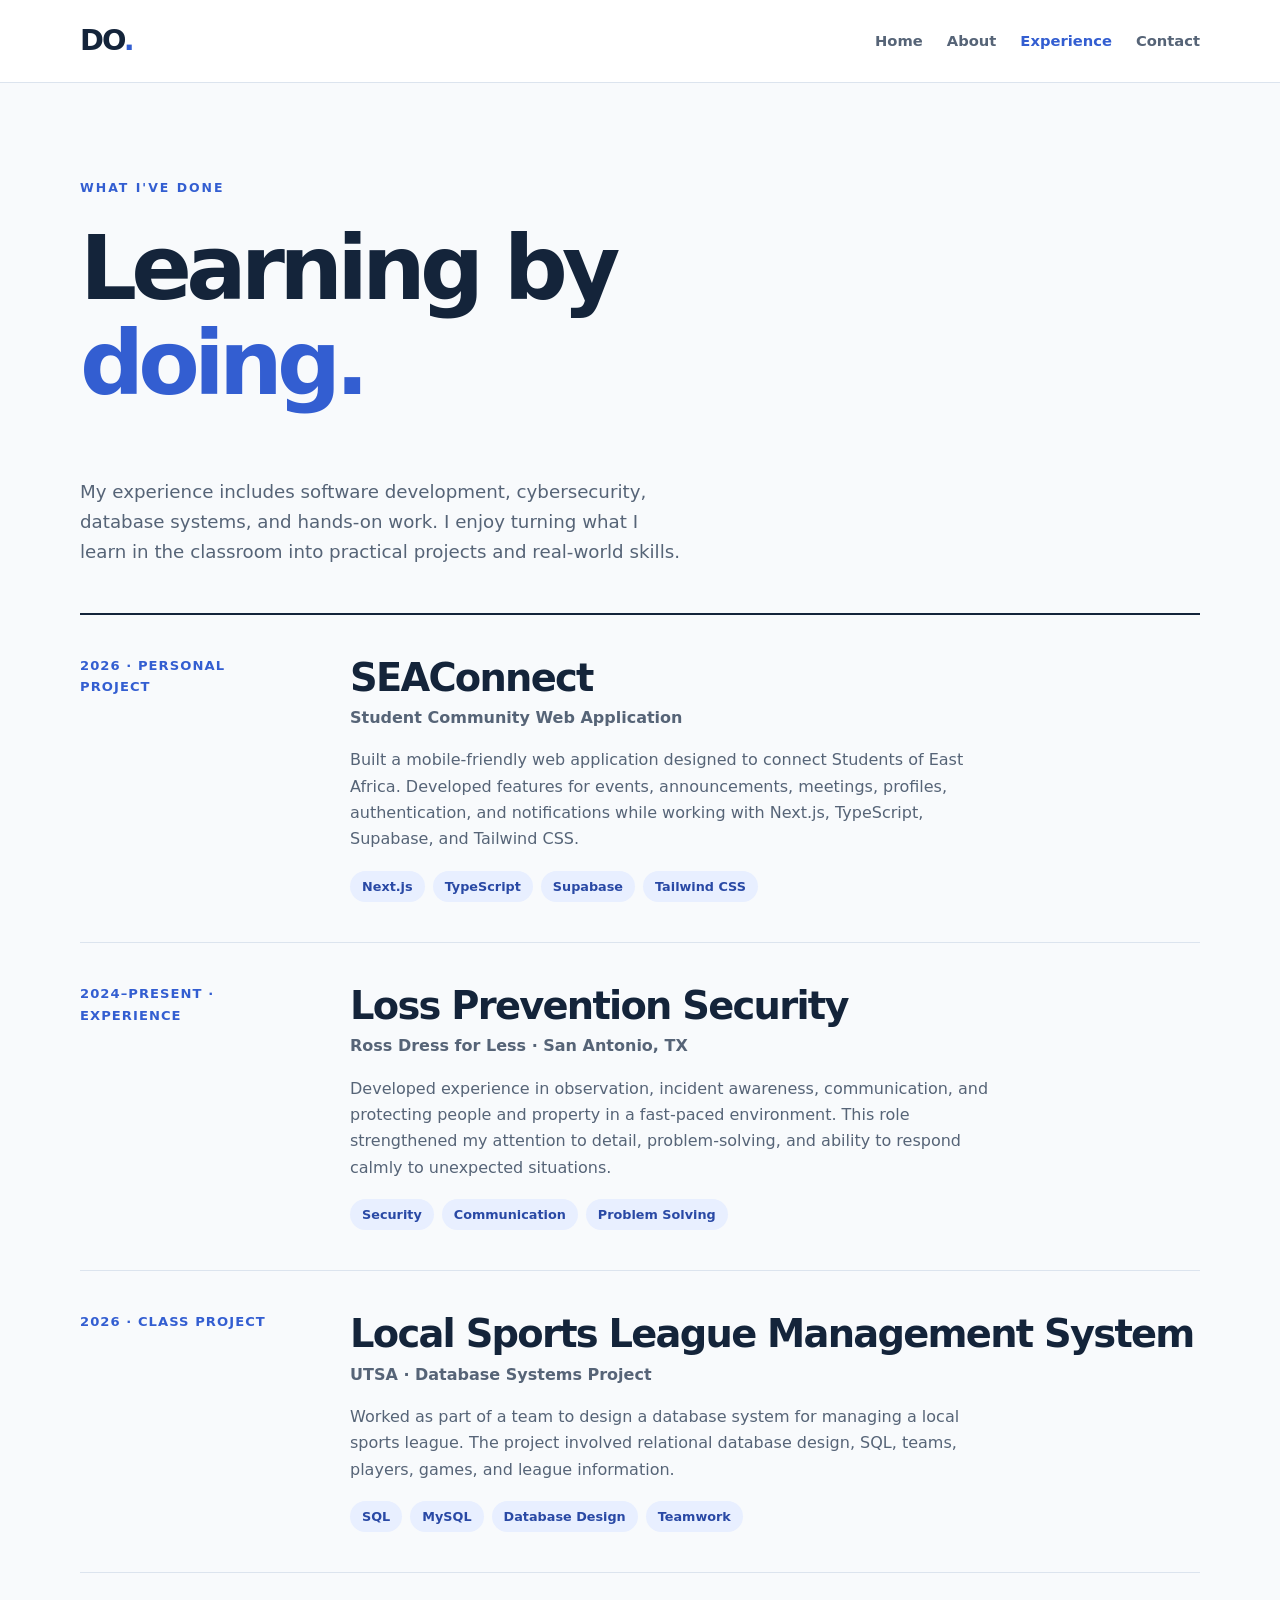
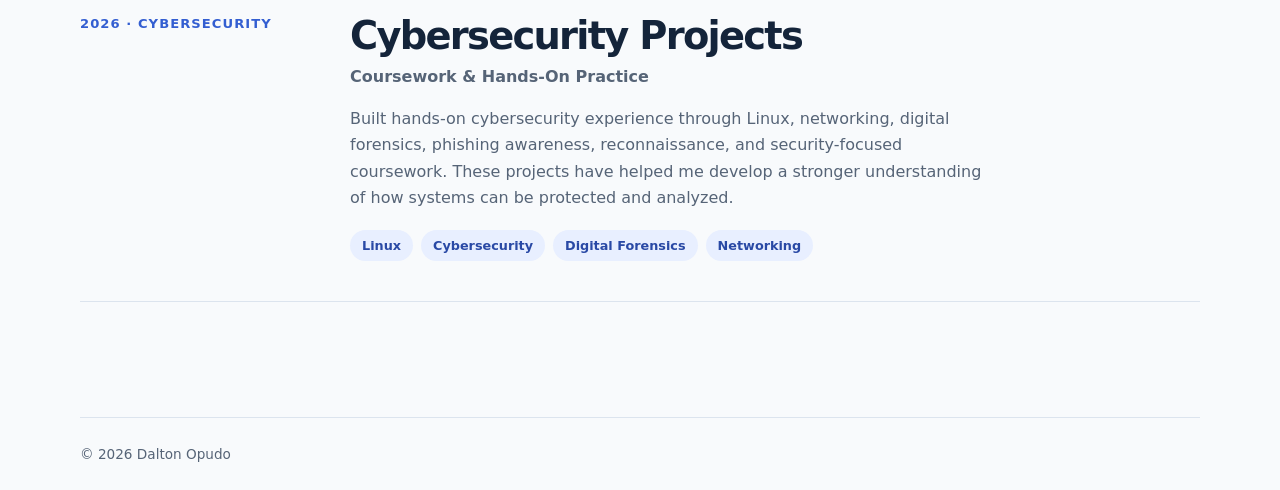
==== experience.html @ 81c36d34 "personal web" ====
<!doctype html>
<html lang="en">

<head>
  <meta charset="UTF-8">
  <meta name="viewport" content="width=device-width, initial-scale=1">

  <title>Experience | Dalton Opudo</title>

  <link rel="stylesheet" href="style.css">
</head>

<body>

<header class="site-header">
  <nav class="nav container" aria-label="Main navigation">

    <a class="brand" href="index.html">
      DO<span>.</span>
    </a>

    <div class="nav-links">
      <a href="index.html">Home</a>
      <a href="about.html">About</a>
      <a href="experience.html" aria-current="page">Experience</a>
      <a href="contact.html">Contact</a>
    </div>

  </nav>
</header>


<main class="container inner">

  <p class="eyebrow">
    WHAT I'VE DONE
  </p>

  <h1 class="page-title">
    Learning by <em>doing.</em>
  </h1>

  <p class="lead narrow">
    My experience includes software development, cybersecurity,
    database systems, and hands-on work. I enjoy turning what I
    learn in the classroom into practical projects and real-world skills.
  </p>


  <div class="timeline">

    <!-- SEAConnect Project -->

    <article class="entry">

      <div class="entry-meta">
        2026 · PERSONAL PROJECT
      </div>

      <div>

        <h2>
          SEAConnect
        </h2>

        <p class="entry-sub">
          Student Community Web Application
        </p>

        <p>
          Built a mobile-friendly web application designed to connect
          Students of East Africa. Developed features for events,
          announcements, meetings, profiles, authentication, and
          notifications while working with Next.js, TypeScript,
          Supabase, and Tailwind CSS.
        </p>

        <div class="chips">
          <span>Next.js</span>
          <span>TypeScript</span>
          <span>Supabase</span>
          <span>Tailwind CSS</span>
        </div>

      </div>

    </article>


    <!-- Cybersecurity Experience -->

    <article class="entry">

      <div class="entry-meta">
        2024–PRESENT · EXPERIENCE
      </div>

      <div>

        <h2>
          Loss Prevention Security
        </h2>

        <p class="entry-sub">
          Ross Dress for Less · San Antonio, TX
        </p>

        <p>
          Developed experience in observation, incident awareness,
          communication, and protecting people and property in a
          fast-paced environment. This role strengthened my attention
          to detail, problem-solving, and ability to respond calmly
          to unexpected situations.
        </p>

        <div class="chips">
          <span>Security</span>
          <span>Communication</span>
          <span>Problem Solving</span>
        </div>

      </div>

    </article>


    <!-- Database Project -->

    <article class="entry">

      <div class="entry-meta">
        2026 · CLASS PROJECT
      </div>

      <div>

        <h2>
          Local Sports League Management System
        </h2>

        <p class="entry-sub">
          UTSA · Database Systems Project
        </p>

        <p>
          Worked as part of a team to design a database system for
          managing a local sports league. The project involved
          relational database design, SQL, teams, players, games,
          and league information.
        </p>

        <div class="chips">
          <span>SQL</span>
          <span>MySQL</span>
          <span>Database Design</span>
          <span>Teamwork</span>
        </div>

      </div>

    </article>


    <!-- Cybersecurity / Linux Experience -->

    <article class="entry">

      <div class="entry-meta">
        2026 · CYBERSECURITY
      </div>

      <div>

        <h2>
          Cybersecurity Projects
        </h2>

        <p class="entry-sub">
          Coursework &amp; Hands-On Practice
        </p>

        <p>
          Built hands-on cybersecurity experience through Linux,
          networking, digital forensics, phishing awareness,
          reconnaissance, and security-focused coursework.
          These projects have helped me develop a stronger
          understanding of how systems can be protected and analyzed.
        </p>

        <div class="chips">
          <span>Linux</span>
          <span>Cybersecurity</span>
          <span>Digital Forensics</span>
          <span>Networking</span>
        </div>

      </div>

    </article>

  </div>

</main>


<footer class="site-footer container">

    <span>
      © 2026 Dalton Opudo
    </span>

</footer>

</body>

</html>
---- style.css ----
/* STUDENT STARTER STYLES — optional: change colors below to personalize your site. */
:root { --navy:#14243a; --blue:#335ed1; --mint:#baf1df; --paper:#f8fafc; --muted:#566477; --line:#dce4ee; --white:#fff; }
* { box-sizing:border-box; } html { scroll-behavior:smooth; } body { margin:0; background:var(--paper); color:var(--navy); font-family:Inter,ui-sans-serif,system-ui,-apple-system,"Segoe UI",sans-serif; line-height:1.65; }
a { color:inherit; } .container { width:min(1120px,88%); margin:auto; }
.site-header { background:#fff; border-bottom:1px solid var(--line); } .nav { min-height:82px; display:flex; align-items:center; justify-content:space-between; gap:25px; } .brand { font-size:1.8rem; font-weight:900; letter-spacing:-.07em; text-decoration:none; } .brand span { color:var(--blue); } .nav-links { display:flex; flex-wrap:wrap; gap:24px; } .nav-links a { text-decoration:none; color:var(--muted); font-size:.92rem; font-weight:650; } .nav-links a:hover,.nav-links a[aria-current] { color:var(--blue); }
.eyebrow { font-size:.78rem; letter-spacing:.16em; font-weight:800; color:var(--blue); margin:0 0 22px; } h1,h2,h3,p { margin-top:0; } h1 { letter-spacing:-.065em; line-height:1.07; } h1 em { color:var(--blue); font-style:normal; } h2 { font-size:clamp(1.8rem,3vw,2.6rem); line-height:1.18; letter-spacing:-.045em; } .lead { color:var(--muted); font-size:1.14rem; max-width:610px; } .narrow { margin-bottom:45px; }
.hero { min-height:680px; display:grid; grid-template-columns:1.1fr .9fr; align-items:center; gap:65px; padding-block:85px; } .hero h1 { font-size:clamp(3.1rem,5.6vw,5.3rem); } .hero .lead { margin:28px 0 34px; } .actions { display:flex; gap:12px; flex-wrap:wrap; } .btn { display:inline-flex; align-items:center; gap:16px; padding:13px 21px; text-decoration:none; border-radius:9px; font-weight:750; } .primary { background:var(--blue); color:white; } .outline { border:1px solid var(--line); background:white; }
.hero-visual { min-height:480px; background:var(--mint); border-radius:24px; padding:24px; display:flex; flex-direction:column; justify-content:space-between; box-shadow:20px 20px 0 #e5edf6; } .visual-top { font-size:.76rem; font-weight:850; letter-spacing:.13em; display:flex; justify-content:space-between; } .visual-top span { font-size:1.7rem; line-height:1; } .visual-center { display:grid; place-items:center; } .portrait-placeholder { width:min(78%,280px); aspect-ratio:1; border:2px dashed #498b7e; border-radius:50%; display:grid; place-items:center; text-align:center; font-size:2rem; font-weight:900; line-height:1.1; color:#2a7268; letter-spacing:-.06em; } .visual-bottom { margin:0; font-size:.87rem; font-weight:650; }
.section { padding:100px 0; } .pale { background:#edf3fa; } .card-grid { display:grid; grid-template-columns:repeat(3,1fr); gap:20px; margin-top:35px; } .card { background:white; border:1px solid var(--line); padding:32px; border-radius:16px; } .card-icon { display:inline-grid; place-items:center; background:var(--mint); width:48px; height:48px; border-radius:12px; font-weight:850; margin-bottom:30px; } .card h3 { font-size:1.3rem; margin-bottom:8px; } .card p { color:var(--muted); margin:0; }
.inner { min-height:calc(100vh - 165px); padding-block:95px 115px; } .page-title { font-size:clamp(3.3rem,7vw,6rem); max-width:800px; margin-bottom:65px; } .split { display:grid; grid-template-columns:1.2fr .8fr; gap:85px; } .body-copy { font-size:1.13rem; color:var(--muted); max-width:650px; } .info-panel { background:white; border:1px solid var(--line); border-radius:18px; padding:32px; } .info-panel h3 { margin-bottom:22px; } .fact { display:flex; justify-content:space-between; gap:20px; border-top:1px solid var(--line); padding:16px 0; } .fact span { color:var(--muted); }
.timeline { border-top:2px solid var(--navy); } .entry { display:grid; grid-template-columns:220px 1fr; gap:50px; border-bottom:1px solid var(--line); padding:40px 0; } .entry-meta { color:var(--blue); font-size:.82rem; letter-spacing:.08em; font-weight:800; } .entry h2 { margin-bottom:5px; } .entry p { max-width:650px; color:var(--muted); } .entry-sub { font-weight:750; } .chips { display:flex; flex-wrap:wrap; gap:8px; margin-top:18px; } .chips span { background:#e8efff; color:#2949a5; padding:5px 12px; border-radius:50px; font-size:.8rem; font-weight:750; }
.contact-panel { display:grid; grid-template-columns:1fr 1fr; gap:70px; background:var(--navy); color:white; padding:60px; border-radius:22px; } .contact-panel p { color:#c9d6e4; } .contact-links { display:flex; flex-direction:column; } .contact-links a { display:flex; justify-content:space-between; text-decoration:none; font-size:1.2rem; font-weight:750; padding:17px 0; border-bottom:1px solid #4a5b70; } .contact-links a:hover { color:var(--mint); }
.site-footer { display:flex; justify-content:space-between; flex-wrap:wrap; gap:15px; border-top:1px solid var(--line); padding-block:25px; color:var(--muted); font-size:.85rem; }
@media(max-width:800px) { .hero,.split,.contact-panel { grid-template-columns:1fr; gap:35px; } .hero { padding-block:60px; } .hero-visual { min-height:390px; } .card-grid { grid-template-columns:1fr; } .entry { grid-template-columns:1fr; gap:8px; } .contact-panel { padding:32px; } }
@media(max-width:520px) { .nav { flex-direction:column; align-items:flex-start; padding-block:18px; } .nav-links { gap:14px; } .nav-links a { font-size:.83rem; } .inner { padding-block:65px; } .page-title { margin-bottom:38px; } .hero h1 { font-size:3.2rem; } }
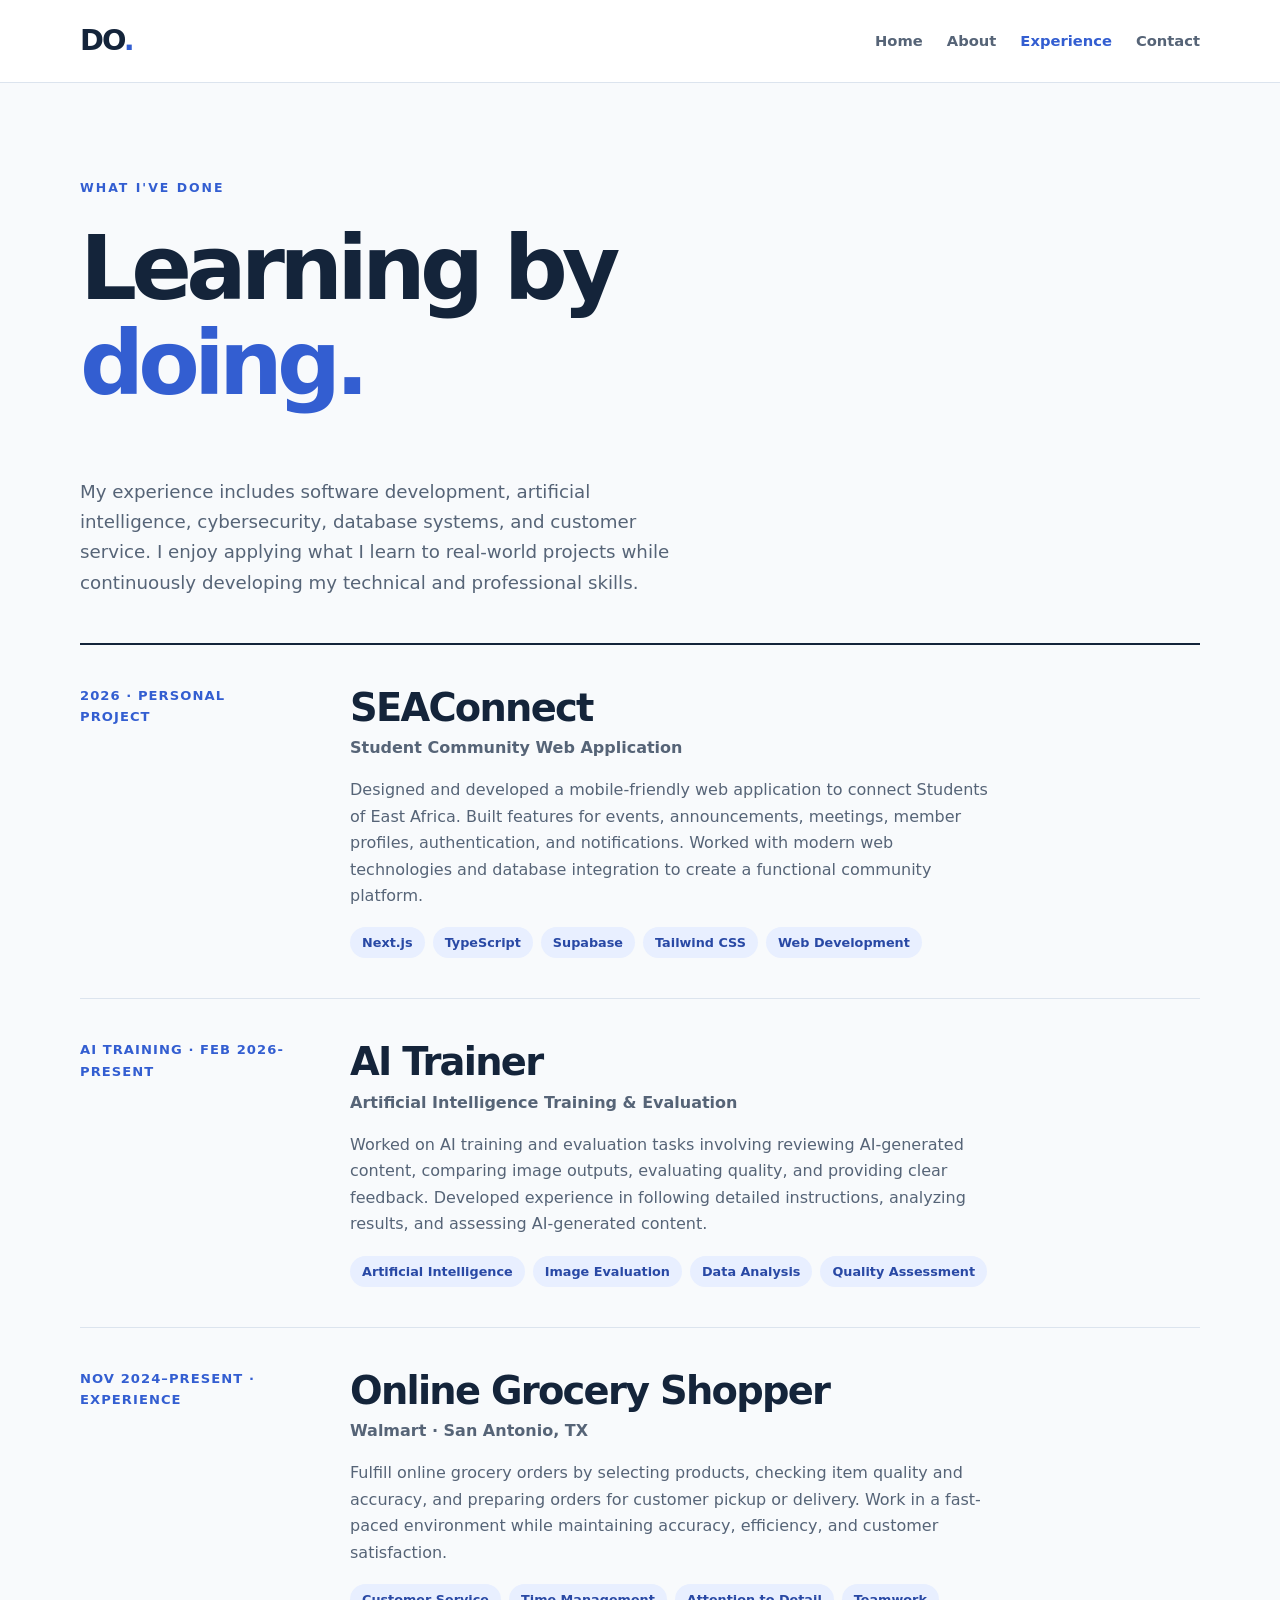
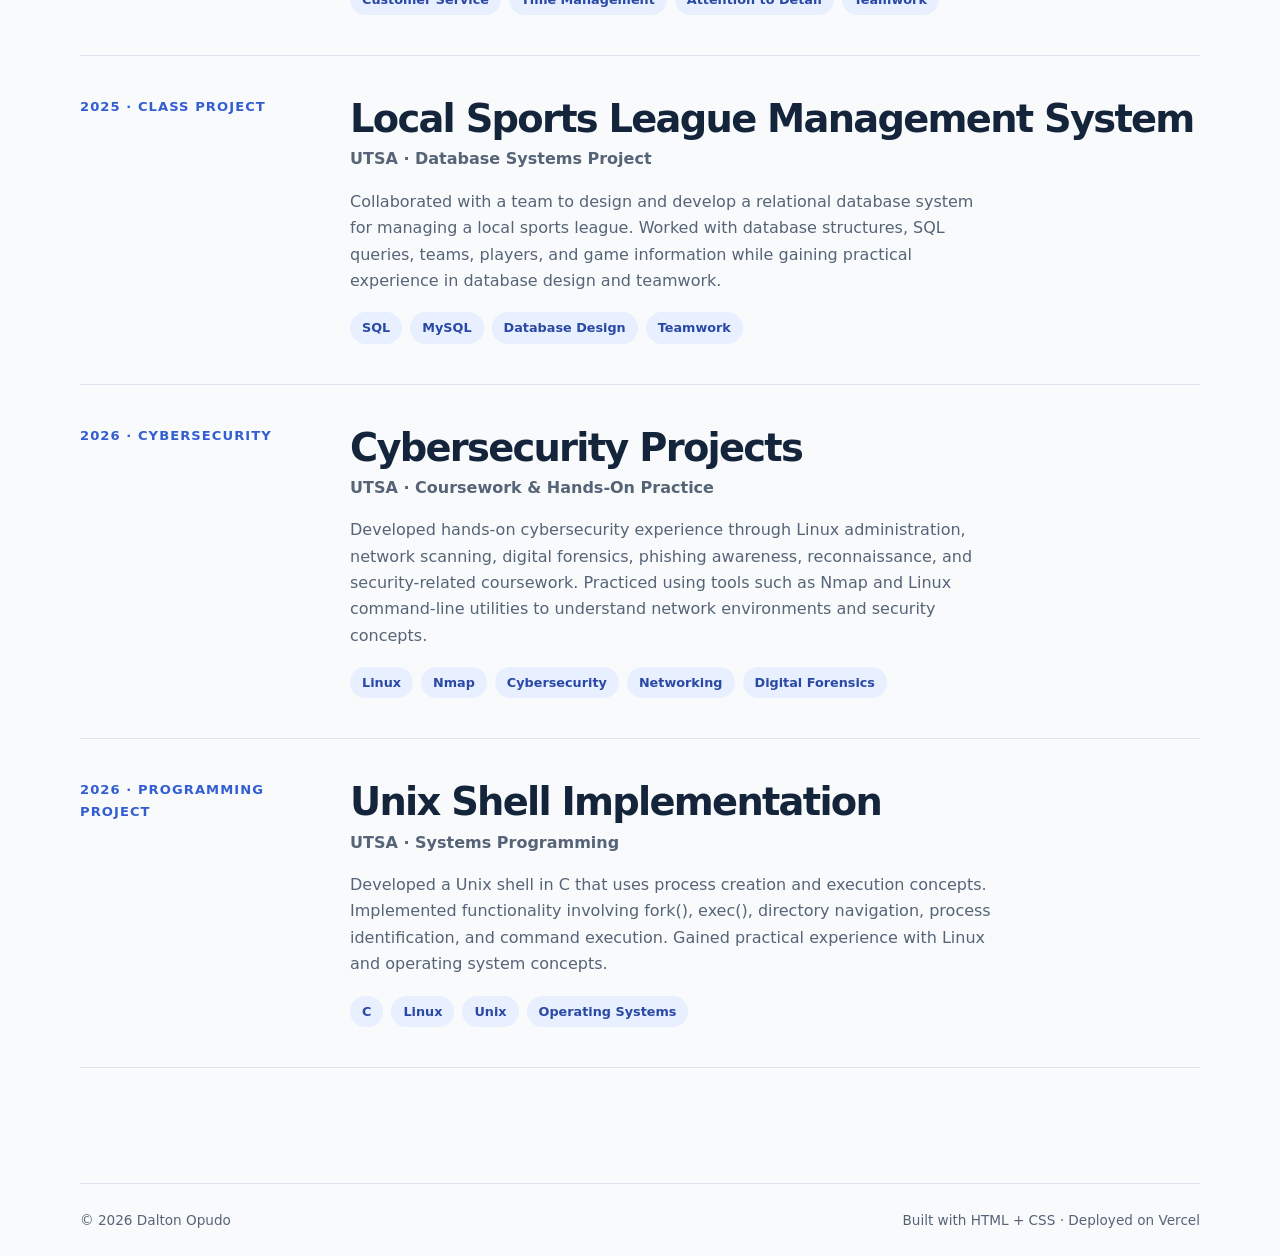
==== commit a7e1e6f6: "personal web" ====
--- a/experience.html
+++ b/experience.html
@@ -41,14 +41,16 @@
   </h1>
 
   <p class="lead narrow">
-    My experience includes software development, cybersecurity,
-    database systems, and hands-on work. I enjoy turning what I
-    learn in the classroom into practical projects and real-world skills.
+    My experience includes software development, artificial intelligence,
+    cybersecurity, database systems, and customer service. I enjoy
+    applying what I learn to real-world projects while continuously
+    developing my technical and professional skills.
   </p>
 
 
   <div class="timeline">
 
+
     <!-- SEAConnect Project -->
 
     <article class="entry">
@@ -59,20 +61,19 @@
 
       <div>
 
-        <h2>
-          SEAConnect
-        </h2>
+        <h2>SEAConnect</h2>
 
         <p class="entry-sub">
           Student Community Web Application
         </p>
 
         <p>
-          Built a mobile-friendly web application designed to connect
-          Students of East Africa. Developed features for events,
-          announcements, meetings, profiles, authentication, and
-          notifications while working with Next.js, TypeScript,
-          Supabase, and Tailwind CSS.
+          Designed and developed a mobile-friendly web application
+          to connect Students of East Africa. Built features for
+          events, announcements, meetings, member profiles,
+          authentication, and notifications. Worked with modern
+          web technologies and database integration to create
+          a functional community platform.
         </p>
 
         <div class="chips">
@@ -80,43 +81,79 @@
           <span>TypeScript</span>
           <span>Supabase</span>
           <span>Tailwind CSS</span>
-        </div>
-
-      </div>
-
-    </article>
-
-
-    <!-- Cybersecurity Experience -->
-
-    <article class="entry">
-
-      <div class="entry-meta">
-        2024–PRESENT · EXPERIENCE
-      </div>
-
-      <div>
-
-        <h2>
-          Loss Prevention Security
-        </h2>
-
-        <p class="entry-sub">
-          Ross Dress for Less · San Antonio, TX
-        </p>
-
-        <p>
-          Developed experience in observation, incident awareness,
-          communication, and protecting people and property in a
-          fast-paced environment. This role strengthened my attention
-          to detail, problem-solving, and ability to respond calmly
-          to unexpected situations.
-        </p>
-
-        <div class="chips">
-          <span>Security</span>
-          <span>Communication</span>
-          <span>Problem Solving</span>
+          <span>Web Development</span>
+        </div>
+
+      </div>
+
+    </article>
+
+
+    <!-- AI Trainer -->
+
+    <article class="entry">
+
+      <div class="entry-meta">
+        AI TRAINING · FEB 2026-PRESENT
+      </div>
+
+      <div>
+
+        <h2>AI Trainer</h2>
+
+        <p class="entry-sub">
+          Artificial Intelligence Training &amp; Evaluation
+        </p>
+
+        <p>
+          Worked on AI training and evaluation tasks involving
+          reviewing AI-generated content, comparing image outputs,
+          evaluating quality, and providing clear feedback.
+          Developed experience in following detailed instructions,
+          analyzing results, and assessing AI-generated content.
+        </p>
+
+        <div class="chips">
+          <span>Artificial Intelligence</span>
+          <span>Image Evaluation</span>
+          <span>Data Analysis</span>
+          <span>Quality Assessment</span>
+        </div>
+
+      </div>
+
+    </article>
+
+
+    <!-- Walmart Experience -->
+
+    <article class="entry">
+
+      <div class="entry-meta">
+        NOV 2024–PRESENT · EXPERIENCE
+      </div>
+
+      <div>
+
+        <h2>Online Grocery Shopper</h2>
+
+        <p class="entry-sub">
+          Walmart · San Antonio, TX
+        </p>
+
+        <p>
+          Fulfill online grocery orders by selecting products,
+          checking item quality and accuracy, and preparing
+          orders for customer pickup or delivery. Work in a
+          fast-paced environment while maintaining accuracy,
+          efficiency, and customer satisfaction.
+        </p>
+
+        <div class="chips">
+          <span>Customer Service</span>
+          <span>Time Management</span>
+          <span>Attention to Detail</span>
+          <span>Teamwork</span>
         </div>
 
       </div>
@@ -129,24 +166,23 @@
     <article class="entry">
 
       <div class="entry-meta">
-        2026 · CLASS PROJECT
-      </div>
-
-      <div>
-
-        <h2>
-          Local Sports League Management System
-        </h2>
+        2025 · CLASS PROJECT
+      </div>
+
+      <div>
+
+        <h2>Local Sports League Management System</h2>
 
         <p class="entry-sub">
           UTSA · Database Systems Project
         </p>
 
         <p>
-          Worked as part of a team to design a database system for
-          managing a local sports league. The project involved
-          relational database design, SQL, teams, players, games,
-          and league information.
+          Collaborated with a team to design and develop a
+          relational database system for managing a local sports
+          league. Worked with database structures, SQL queries,
+          teams, players, and game information while gaining
+          practical experience in database design and teamwork.
         </p>
 
         <div class="chips">
@@ -161,7 +197,7 @@
     </article>
 
 
-    <!-- Cybersecurity / Linux Experience -->
+    <!-- Cybersecurity Projects -->
 
     <article class="entry">
 
@@ -171,32 +207,70 @@
 
       <div>
 
-        <h2>
-          Cybersecurity Projects
-        </h2>
-
-        <p class="entry-sub">
-          Coursework &amp; Hands-On Practice
-        </p>
-
-        <p>
-          Built hands-on cybersecurity experience through Linux,
-          networking, digital forensics, phishing awareness,
-          reconnaissance, and security-focused coursework.
-          These projects have helped me develop a stronger
-          understanding of how systems can be protected and analyzed.
+        <h2>Cybersecurity Projects</h2>
+
+        <p class="entry-sub">
+          UTSA · Coursework &amp; Hands-On Practice
+        </p>
+
+        <p>
+          Developed hands-on cybersecurity experience through
+          Linux administration, network scanning, digital
+          forensics, phishing awareness, reconnaissance, and
+          security-related coursework. Practiced using tools
+          such as Nmap and Linux command-line utilities to
+          understand network environments and security concepts.
         </p>
 
         <div class="chips">
           <span>Linux</span>
+          <span>Nmap</span>
           <span>Cybersecurity</span>
+          <span>Networking</span>
           <span>Digital Forensics</span>
-          <span>Networking</span>
-        </div>
-
-      </div>
-
-    </article>
+        </div>
+
+      </div>
+
+    </article>
+
+
+    <!-- C Programming Project -->
+
+    <article class="entry">
+
+      <div class="entry-meta">
+        2026 · PROGRAMMING PROJECT
+      </div>
+
+      <div>
+
+        <h2>Unix Shell Implementation</h2>
+
+        <p class="entry-sub">
+          UTSA · Systems Programming
+        </p>
+
+        <p>
+          Developed a Unix shell in C that uses process creation
+          and execution concepts. Implemented functionality
+          involving fork(), exec(), directory navigation,
+          process identification, and command execution.
+          Gained practical experience with Linux and
+          operating system concepts.
+        </p>
+
+        <div class="chips">
+          <span>C</span>
+          <span>Linux</span>
+          <span>Unix</span>
+          <span>Operating Systems</span>
+        </div>
+
+      </div>
+
+    </article>
+
 
   </div>
 
@@ -205,9 +279,13 @@
 
 <footer class="site-footer container">
 
-    <span>
-      © 2026 Dalton Opudo
-    </span>
+  <span>
+    © 2026 Dalton Opudo
+  </span>
+
+  <span>
+    Built with HTML + CSS · Deployed on Vercel
+  </span>
 
 </footer>
 
